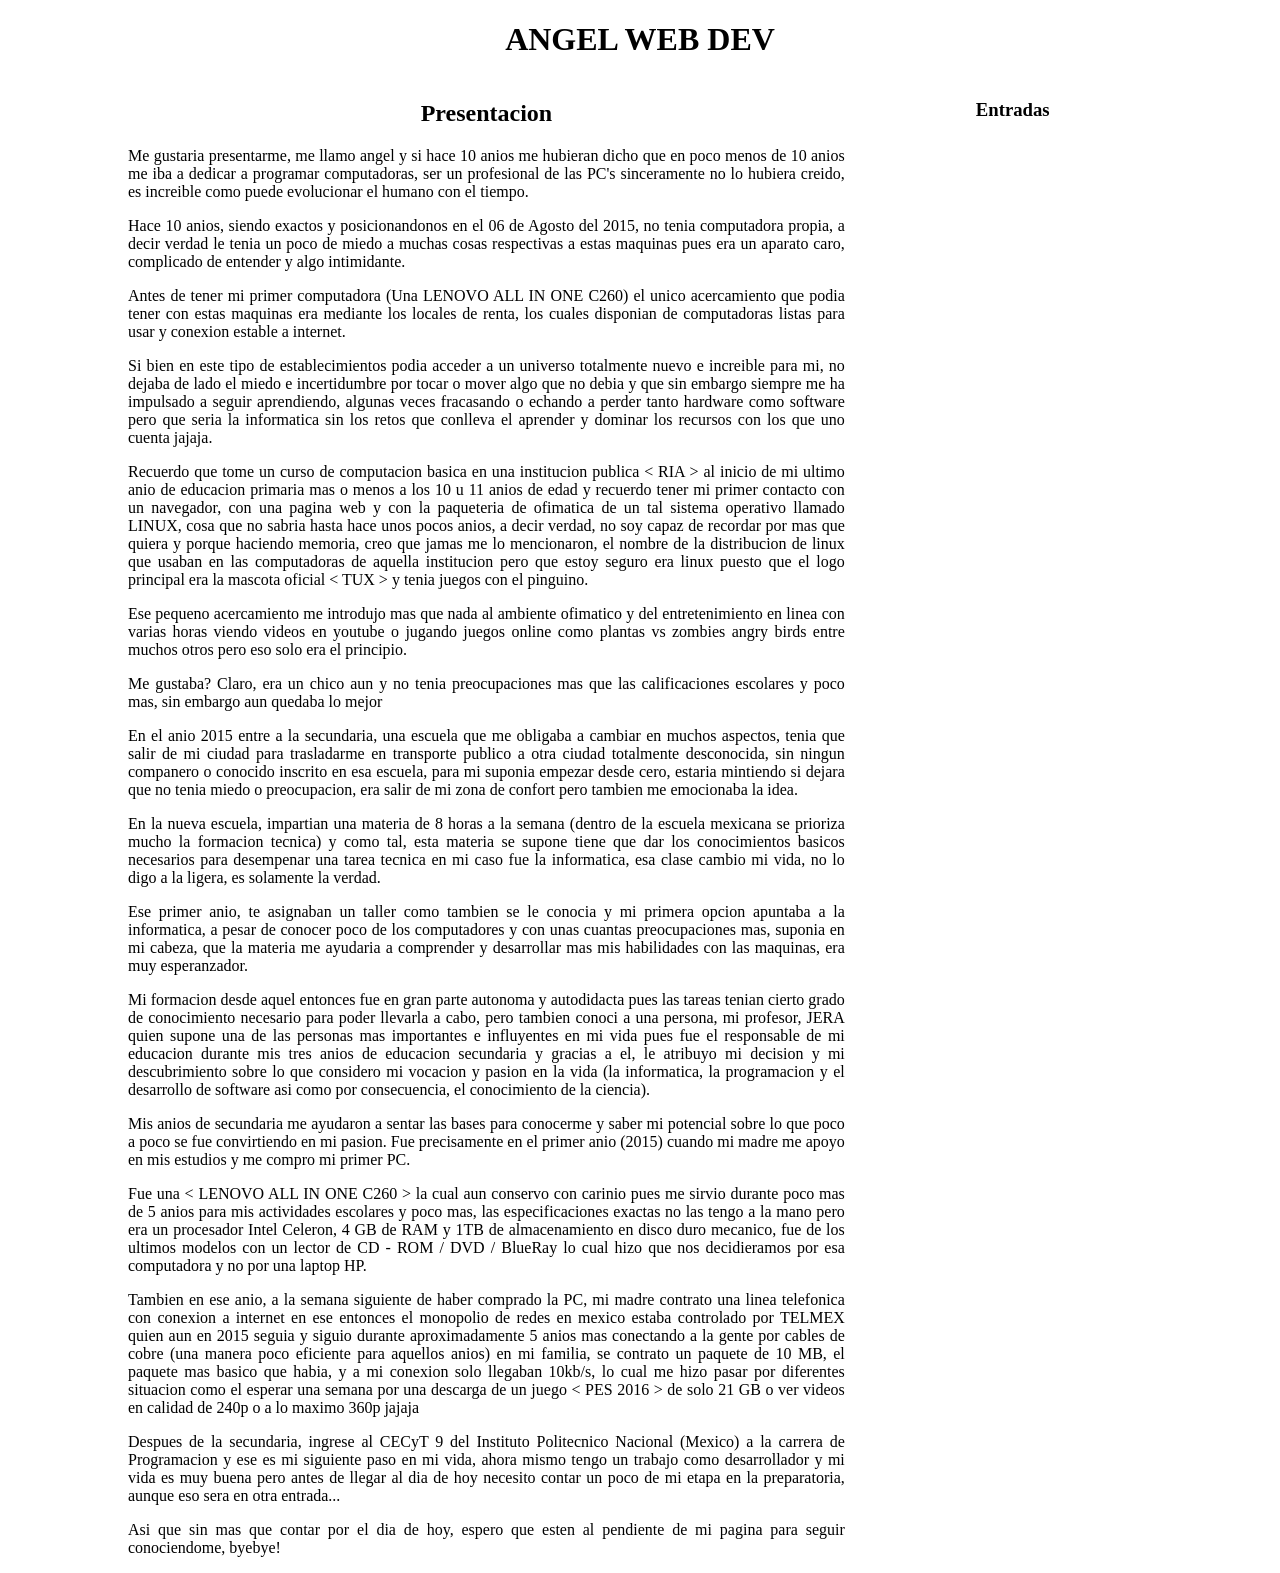
==== index.html @ a411ae14 "Merge eddcc170b9509ea19a912a0fdcd47413fff644f4 into 6ff87f76f050c393691b16c68bbc0d9b9e4b44b0" ====
<!DOCTYPE html>
<html lang="en">
<head>
    <meta charset="UTF-8">
    <meta name="viewport" content="width=device-width, initial-scale=1.0">
    <title>Angel Velasco</title>
    <style>
        img {
            width: 100%;
            height: auto;
        }
        body {
            margin: 0 auto;
            width: 80%;
        }
        main {
            width: 100%;
            display: flex;
            flex-direction: row;
        }
        section {
            width: 70%;
        }
        aside {
            width: 20%;
            text-align: right;
        }
        h1 {
            text-align: center;
        }
        h2 {
            text-align: center;
        }
        p {
            text-align: justify;
        }
    </style>
</head>
<body>
    <h1>ANGEL WEB DEV</h1>
    <main>
        <section>
            <h2>Presentacion</h2>
            <p>Me gustaria presentarme, me llamo angel y si hace 10 anios
            me hubieran dicho que en poco menos de 10 anios me iba a
            dedicar a programar computadoras, ser un profesional de las
            PC's sinceramente no lo hubiera creido, es increible como
            puede evolucionar el humano con el tiempo.</p>
            <p>Hace 10 anios, siendo exactos y posicionandonos en el 06
            de Agosto del 2015, no tenia computadora propia, a decir verdad
            le tenia un poco de miedo a muchas cosas respectivas a estas maquinas
            pues era un aparato caro, complicado de entender y algo intimidante.</p>
            <p>Antes de tener mi primer computadora (Una LENOVO ALL IN ONE C260)
            el unico acercamiento que podia tener con estas maquinas era mediante
            los locales de renta, los cuales disponian de computadoras listas
            para usar y conexion estable a internet.</p>
            <p>Si bien en este tipo de establecimientos podia acceder a un
            universo totalmente nuevo e increible para mi, no dejaba de lado
            el miedo e incertidumbre por tocar o mover algo que no debia y que
            sin embargo siempre me ha impulsado a seguir aprendiendo, algunas
            veces fracasando o echando a perder tanto hardware como software
            pero que seria la informatica sin los retos que conlleva el
            aprender y dominar los recursos con los que uno cuenta jajaja.</p>
            <p>Recuerdo que tome un curso de computacion basica en una institucion
            publica < RIA > al inicio de mi ultimo anio de educacion primaria mas
            o menos a los 10 u 11 anios de edad y recuerdo tener mi primer
            contacto con un navegador, con una pagina web y con la paqueteria
            de ofimatica de un tal sistema operativo llamado LINUX, cosa que no
            sabria hasta hace unos pocos anios, a decir verdad, no soy capaz de
            recordar por mas que quiera y porque haciendo memoria, creo que
            jamas me lo mencionaron, el nombre de la distribucion de linux
            que usaban en las computadoras de aquella institucion pero
            que estoy seguro era linux puesto que el logo principal era la
            mascota oficial < TUX > y tenia juegos con el pinguino.</p>
            <p>Ese pequeno acercamiento me introdujo mas que nada al ambiente
            ofimatico y del entretenimiento en linea con varias horas viendo
            videos en youtube o jugando juegos online como plantas vs zombies
            angry birds entre muchos otros pero eso solo era el principio.</p>
            <p>Me gustaba? Claro, era un chico aun y no tenia preocupaciones
            mas que las calificaciones escolares y poco mas, sin embargo
            aun quedaba lo mejor</p>
            <p>En el anio 2015 entre a la secundaria, una escuela que me obligaba
            a cambiar en muchos aspectos, tenia que salir de mi ciudad para
            trasladarme en transporte publico a otra ciudad totalmente desconocida,
            sin ningun companero o conocido inscrito en esa escuela, para mi
            suponia empezar desde cero, estaria mintiendo si dejara que no tenia
            miedo o preocupacion, era salir de mi zona de confort pero tambien
            me emocionaba la idea.</p>
            <p>En la nueva escuela, impartian una materia de 8 horas a la semana
            (dentro de la escuela mexicana se prioriza mucho la formacion
                tecnica) y como tal, esta materia se supone tiene que dar los
            conocimientos basicos necesarios para desempenar una tarea tecnica
            en mi caso fue la informatica, esa clase cambio mi vida, no lo digo
            a la ligera, es solamente la verdad.</p>
            <p>Ese primer anio, te asignaban un taller como tambien se le conocia
            y mi primera opcion apuntaba a la informatica, a pesar de conocer poco
            de los computadores y con unas cuantas preocupaciones mas, suponia en
            mi cabeza, que la materia me ayudaria a comprender y desarrollar
            mas mis habilidades con las maquinas, era muy esperanzador.</p>
            <p>Mi formacion desde aquel entonces fue en gran parte autonoma
            y autodidacta pues las tareas tenian cierto grado de conocimiento
            necesario para poder llevarla a cabo, pero tambien conoci a una persona,
            mi profesor, JERA quien supone una de las personas mas importantes
            e influyentes en mi vida pues fue el responsable de mi educacion
            durante mis tres anios de educacion secundaria y gracias a el,
            le atribuyo mi decision y mi descubrimiento sobre lo que considero mi
            vocacion y pasion en la vida (la informatica, la programacion y el
                desarrollo de software asi como por consecuencia, el conocimiento
                de la ciencia).</p>
            <p>Mis anios de secundaria me ayudaron a sentar las bases para
            conocerme y saber mi potencial sobre lo que poco a poco se fue
            convirtiendo en mi pasion. Fue precisamente en el primer anio (2015)
            cuando mi madre me apoyo en mis estudios y me compro mi primer PC.</p>
            <p>Fue una < LENOVO ALL IN ONE C260 > la cual aun conservo con carinio
            pues me sirvio durante poco mas de 5 anios para mis actividades
            escolares y poco mas, las especificaciones exactas no las tengo
            a la mano pero era un procesador Intel Celeron, 4 GB de RAM y 1TB
            de almacenamiento en disco duro mecanico, fue de los ultimos modelos
            con un lector de CD - ROM / DVD / BlueRay lo cual hizo que nos
            decidieramos por esa computadora y no por una laptop HP.</p>
            <p>Tambien en ese anio, a la semana siguiente de haber comprado
            la PC, mi madre contrato una linea telefonica con conexion a internet
            en ese entonces el monopolio de redes en mexico estaba controlado
            por TELMEX quien aun en 2015 seguia y siguio durante aproximadamente
            5 anios mas conectando a la gente por cables de cobre (una manera
                poco eficiente para aquellos anios) en mi familia, se contrato
            un paquete de 10 MB, el paquete mas basico que habia, y a mi conexion
            solo llegaban 10kb/s, lo cual me hizo pasar por diferentes situacion
            como el esperar una semana por una descarga de un juego < PES 2016 >
            de solo 21 GB o ver videos en calidad de 240p o a lo maximo 360p jajaja</p>
            <p>Despues de la secundaria, ingrese al CECyT 9 del Instituto Politecnico
            Nacional (Mexico) a la carrera de Programacion y ese es mi siguiente paso
            en mi vida, ahora mismo tengo un trabajo como desarrollador y mi vida
            es muy buena pero antes de llegar al dia de hoy necesito contar un poco
            de mi etapa en la preparatoria, aunque eso sera en otra entrada...</p>
            <p>Asi que sin mas que contar por el dia de hoy, espero que esten al
            pendiente de mi pagina para seguir conociendome, byebye!</p>
        </section>
        <aside>
            <h3>Entradas</h3>
        </aside>
    </main>
</body>
</html>
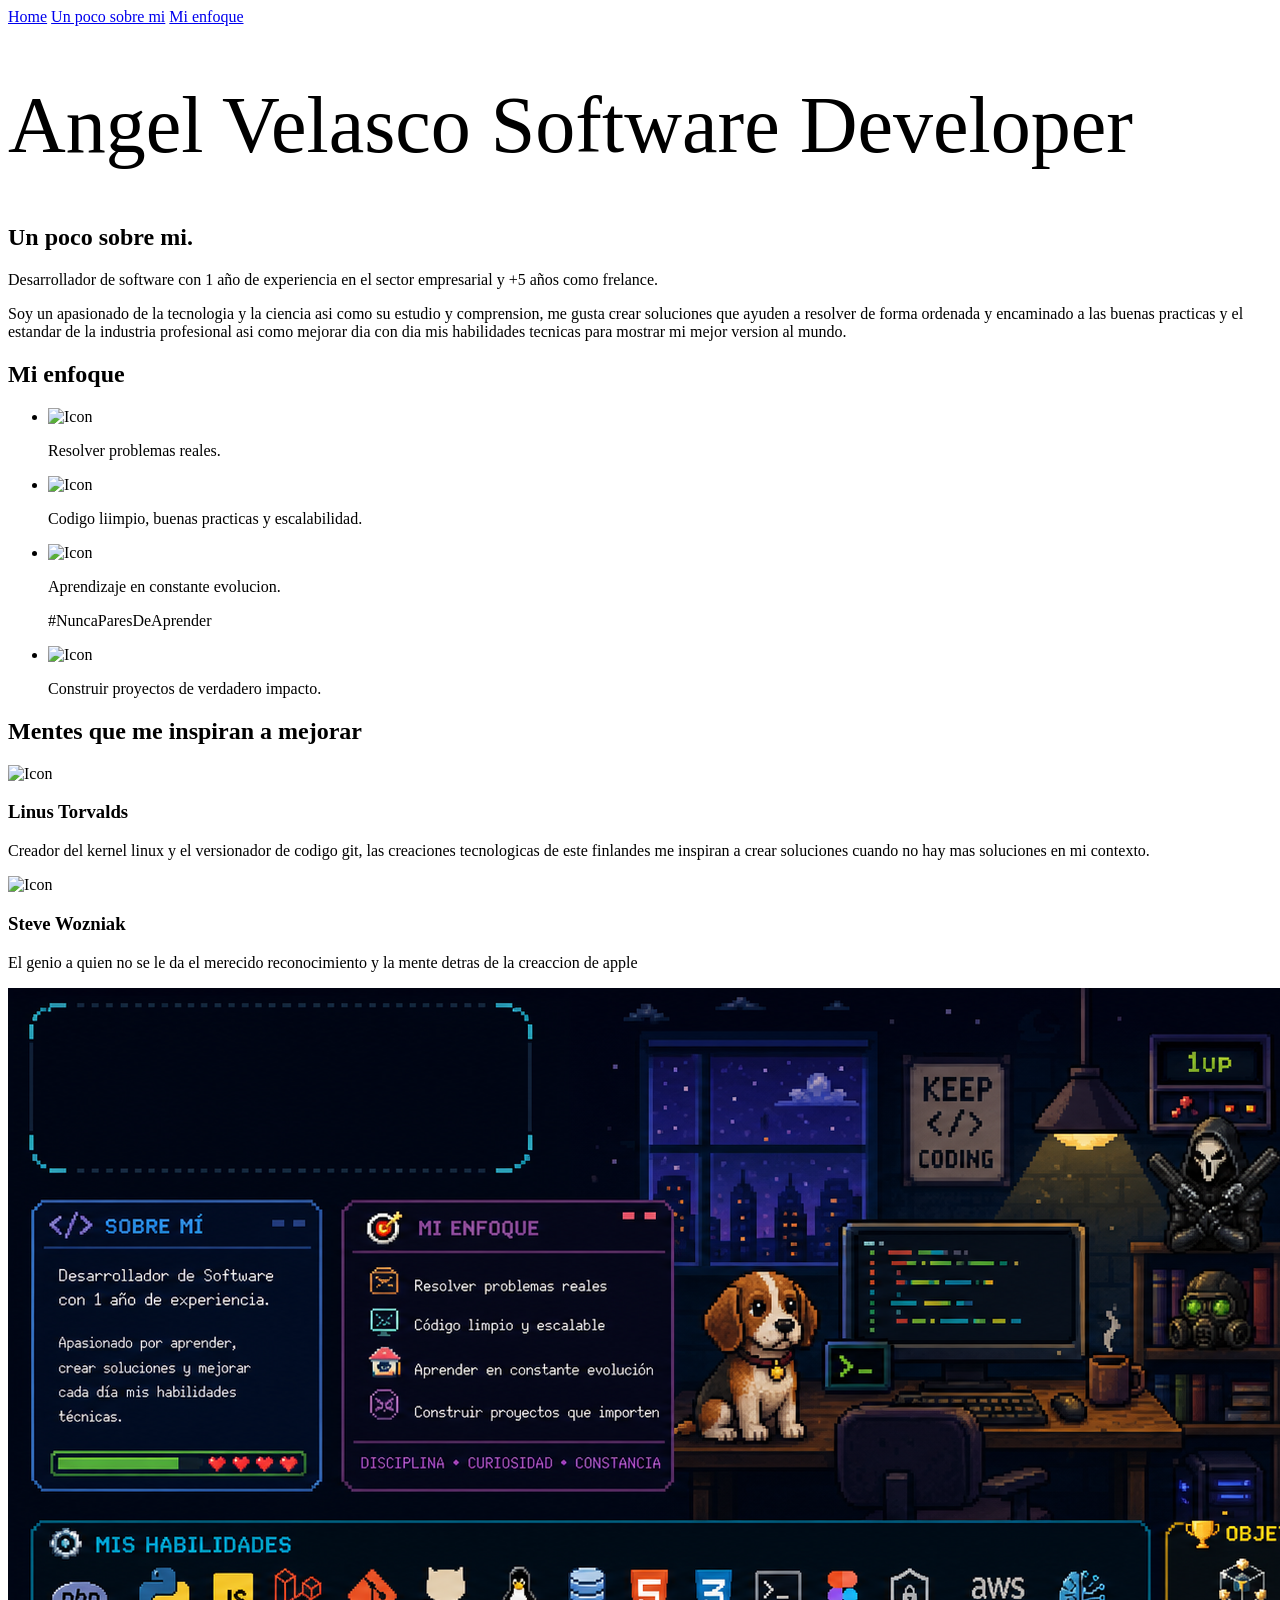
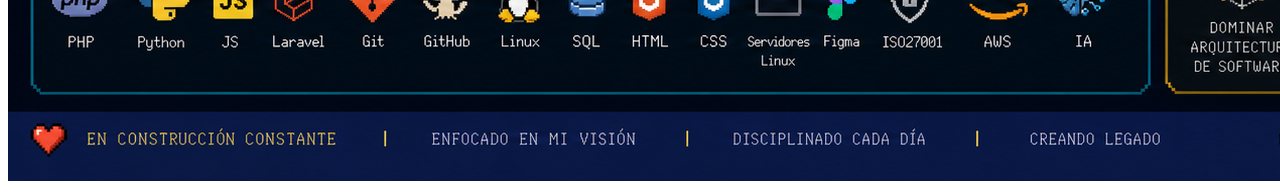
==== commit 83208f33: "Primera actualizacion" ====
--- a/index.html
+++ b/index.html
@@ -1,144 +1,87 @@
-<!DOCTYPE html>
+<!doctype html>
 <html lang="en">
 <head>
-    <meta charset="UTF-8">
-    <meta name="viewport" content="width=device-width, initial-scale=1.0">
+    <meta charset="UTF-8"/>
+    <meta name="viewport" content="width=device-width, initial-scale=1.0"/>
     <title>Angel Velasco</title>
-    <style>
-        img {
-            width: 100%;
-            height: auto;
-        }
-        body {
-            margin: 0 auto;
-            width: 80%;
-        }
-        main {
-            width: 100%;
-            display: flex;
-            flex-direction: row;
-        }
-        section {
-            width: 70%;
-        }
-        aside {
-            width: 20%;
-            text-align: right;
-        }
-        h1 {
-            text-align: center;
-        }
-        h2 {
-            text-align: center;
-        }
-        p {
-            text-align: justify;
-        }
-    </style>
+    <link rel="stylesheet" href="css/styles.css"/>
+    <script src="js/index.js"></script>
 </head>
 <body>
-    <h1>ANGEL WEB DEV</h1>
-    <main>
-        <section>
-            <h2>Presentacion</h2>
-            <p>Me gustaria presentarme, me llamo angel y si hace 10 anios
-            me hubieran dicho que en poco menos de 10 anios me iba a
-            dedicar a programar computadoras, ser un profesional de las
-            PC's sinceramente no lo hubiera creido, es increible como
-            puede evolucionar el humano con el tiempo.</p>
-            <p>Hace 10 anios, siendo exactos y posicionandonos en el 06
-            de Agosto del 2015, no tenia computadora propia, a decir verdad
-            le tenia un poco de miedo a muchas cosas respectivas a estas maquinas
-            pues era un aparato caro, complicado de entender y algo intimidante.</p>
-            <p>Antes de tener mi primer computadora (Una LENOVO ALL IN ONE C260)
-            el unico acercamiento que podia tener con estas maquinas era mediante
-            los locales de renta, los cuales disponian de computadoras listas
-            para usar y conexion estable a internet.</p>
-            <p>Si bien en este tipo de establecimientos podia acceder a un
-            universo totalmente nuevo e increible para mi, no dejaba de lado
-            el miedo e incertidumbre por tocar o mover algo que no debia y que
-            sin embargo siempre me ha impulsado a seguir aprendiendo, algunas
-            veces fracasando o echando a perder tanto hardware como software
-            pero que seria la informatica sin los retos que conlleva el
-            aprender y dominar los recursos con los que uno cuenta jajaja.</p>
-            <p>Recuerdo que tome un curso de computacion basica en una institucion
-            publica < RIA > al inicio de mi ultimo anio de educacion primaria mas
-            o menos a los 10 u 11 anios de edad y recuerdo tener mi primer
-            contacto con un navegador, con una pagina web y con la paqueteria
-            de ofimatica de un tal sistema operativo llamado LINUX, cosa que no
-            sabria hasta hace unos pocos anios, a decir verdad, no soy capaz de
-            recordar por mas que quiera y porque haciendo memoria, creo que
-            jamas me lo mencionaron, el nombre de la distribucion de linux
-            que usaban en las computadoras de aquella institucion pero
-            que estoy seguro era linux puesto que el logo principal era la
-            mascota oficial < TUX > y tenia juegos con el pinguino.</p>
-            <p>Ese pequeno acercamiento me introdujo mas que nada al ambiente
-            ofimatico y del entretenimiento en linea con varias horas viendo
-            videos en youtube o jugando juegos online como plantas vs zombies
-            angry birds entre muchos otros pero eso solo era el principio.</p>
-            <p>Me gustaba? Claro, era un chico aun y no tenia preocupaciones
-            mas que las calificaciones escolares y poco mas, sin embargo
-            aun quedaba lo mejor</p>
-            <p>En el anio 2015 entre a la secundaria, una escuela que me obligaba
-            a cambiar en muchos aspectos, tenia que salir de mi ciudad para
-            trasladarme en transporte publico a otra ciudad totalmente desconocida,
-            sin ningun companero o conocido inscrito en esa escuela, para mi
-            suponia empezar desde cero, estaria mintiendo si dejara que no tenia
-            miedo o preocupacion, era salir de mi zona de confort pero tambien
-            me emocionaba la idea.</p>
-            <p>En la nueva escuela, impartian una materia de 8 horas a la semana
-            (dentro de la escuela mexicana se prioriza mucho la formacion
-                tecnica) y como tal, esta materia se supone tiene que dar los
-            conocimientos basicos necesarios para desempenar una tarea tecnica
-            en mi caso fue la informatica, esa clase cambio mi vida, no lo digo
-            a la ligera, es solamente la verdad.</p>
-            <p>Ese primer anio, te asignaban un taller como tambien se le conocia
-            y mi primera opcion apuntaba a la informatica, a pesar de conocer poco
-            de los computadores y con unas cuantas preocupaciones mas, suponia en
-            mi cabeza, que la materia me ayudaria a comprender y desarrollar
-            mas mis habilidades con las maquinas, era muy esperanzador.</p>
-            <p>Mi formacion desde aquel entonces fue en gran parte autonoma
-            y autodidacta pues las tareas tenian cierto grado de conocimiento
-            necesario para poder llevarla a cabo, pero tambien conoci a una persona,
-            mi profesor, JERA quien supone una de las personas mas importantes
-            e influyentes en mi vida pues fue el responsable de mi educacion
-            durante mis tres anios de educacion secundaria y gracias a el,
-            le atribuyo mi decision y mi descubrimiento sobre lo que considero mi
-            vocacion y pasion en la vida (la informatica, la programacion y el
-                desarrollo de software asi como por consecuencia, el conocimiento
-                de la ciencia).</p>
-            <p>Mis anios de secundaria me ayudaron a sentar las bases para
-            conocerme y saber mi potencial sobre lo que poco a poco se fue
-            convirtiendo en mi pasion. Fue precisamente en el primer anio (2015)
-            cuando mi madre me apoyo en mis estudios y me compro mi primer PC.</p>
-            <p>Fue una < LENOVO ALL IN ONE C260 > la cual aun conservo con carinio
-            pues me sirvio durante poco mas de 5 anios para mis actividades
-            escolares y poco mas, las especificaciones exactas no las tengo
-            a la mano pero era un procesador Intel Celeron, 4 GB de RAM y 1TB
-            de almacenamiento en disco duro mecanico, fue de los ultimos modelos
-            con un lector de CD - ROM / DVD / BlueRay lo cual hizo que nos
-            decidieramos por esa computadora y no por una laptop HP.</p>
-            <p>Tambien en ese anio, a la semana siguiente de haber comprado
-            la PC, mi madre contrato una linea telefonica con conexion a internet
-            en ese entonces el monopolio de redes en mexico estaba controlado
-            por TELMEX quien aun en 2015 seguia y siguio durante aproximadamente
-            5 anios mas conectando a la gente por cables de cobre (una manera
-                poco eficiente para aquellos anios) en mi familia, se contrato
-            un paquete de 10 MB, el paquete mas basico que habia, y a mi conexion
-            solo llegaban 10kb/s, lo cual me hizo pasar por diferentes situacion
-            como el esperar una semana por una descarga de un juego < PES 2016 >
-            de solo 21 GB o ver videos en calidad de 240p o a lo maximo 360p jajaja</p>
-            <p>Despues de la secundaria, ingrese al CECyT 9 del Instituto Politecnico
-            Nacional (Mexico) a la carrera de Programacion y ese es mi siguiente paso
-            en mi vida, ahora mismo tengo un trabajo como desarrollador y mi vida
-            es muy buena pero antes de llegar al dia de hoy necesito contar un poco
-            de mi etapa en la preparatoria, aunque eso sera en otra entrada...</p>
-            <p>Asi que sin mas que contar por el dia de hoy, espero que esten al
-            pendiente de mi pagina para seguir conociendome, byebye!</p>
-        </section>
-        <aside>
-            <h3>Entradas</h3>
-        </aside>
-    </main>
+<header>
+    <nav>
+        <a href="#">Home</a>
+        <a href="#">Un poco sobre mi</a>
+        <a href="#">Mi enfoque</a>
+    </nav>
+</header>
+<main>
+    <h1>Angel Velasco
+        Software Developer
+    </h1>
+
+    <section>
+        <h2>Un poco sobre mi.</h2>
+        <p>Desarrollador de software con 1 año de experiencia en el sector empresarial y +5 años como frelance.</p>
+        <p>Soy un apasionado de la tecnologia y la ciencia asi como su estudio y comprension, me gusta crear soluciones
+            que
+            ayuden a resolver de forma ordenada y encaminado
+            a las buenas practicas y el estandar de la industria profesional asi como mejorar dia con dia mis
+            habilidades
+            tecnicas para mostrar mi mejor version al mundo.</p>
+    </section>
+
+    <section>
+        <h2>Mi enfoque</h2>
+        <ul>
+            <li>
+                <img src="#" alt="Icon">
+                <p>Resolver problemas reales.</p>
+            </li>
+            <li>
+                <img src="#" alt="Icon">
+                <p>Codigo liimpio, buenas practicas y escalabilidad.</p>
+            </li>
+            <li>
+                <img src="#" alt="Icon">
+                <p>Aprendizaje en constante evolucion.</p>
+                <p>#NuncaParesDeAprender</p>
+            </li>
+            <li>
+                <img src="#" alt="Icon">
+                <p>Construir proyectos de verdadero impacto.</p>
+            </li>
+        </ul>
+    </section>
+
+    <section>
+        <h2>Mentes que me inspiran a mejorar</h2>
+        <div>
+            <img src="#" alt="Icon">
+            <h3>Linus Torvalds</h3>
+            <p>Creador del kernel linux y el versionador de codigo git, las creaciones tecnologicas de este finlandes me inspiran a crear soluciones
+                cuando no hay mas soluciones en mi contexto.</p>
+        </div>
+        <div>
+            <img src="#" alt="Icon">
+            <h3>Steve Wozniak</h3>
+            <p>El genio a quien no se le da el merecido reconocimiento y la mente detras de la creaccion de apple</p>
+        </div>
+    </section>
+
+</main>
+
+<!--<div class="framework">-->
+<!--    <div class="border-top"></div>-->
+<!--    <div class="corner-top-rigth"></div>-->
+<!--    <div class="border-rigth"></div>-->
+<!--    <div class="corner-bottom-rigth"></div>-->
+<!--    <div class="border-bottom"></div>-->
+<!--    <div class="corner-bottom-left"></div>-->
+<!--    <div class="border-left"></div>-->
+<!--    <div class="corner-top-left"></div>-->
+<!--    <div class="container"></div>-->
+<!--</div>-->
+<img src="assets/images/bannerAngelHV256.png" alt="banner"/>
 </body>
-</html>+</html>
--- a/css/styles.css
+++ b/css/styles.css
@@ -0,0 +1,20 @@
+:root {
+    --primary-color: #44026c;
+    --secondary-color: #51002c;
+    --accent-color: #f7f3ea;
+    --background-color: #150b21;
+}
+
+@font-face {
+    font-family: 'AngelFont';
+    src: url("/assets/fonts/MajorMonoDisplay-Regular.ttf") format("truetype");
+}
+
+body {
+    font-family: 'AngelFont';
+}
+
+h1 {
+    font-size: 80px;
+    font-weight: lighter;
+}
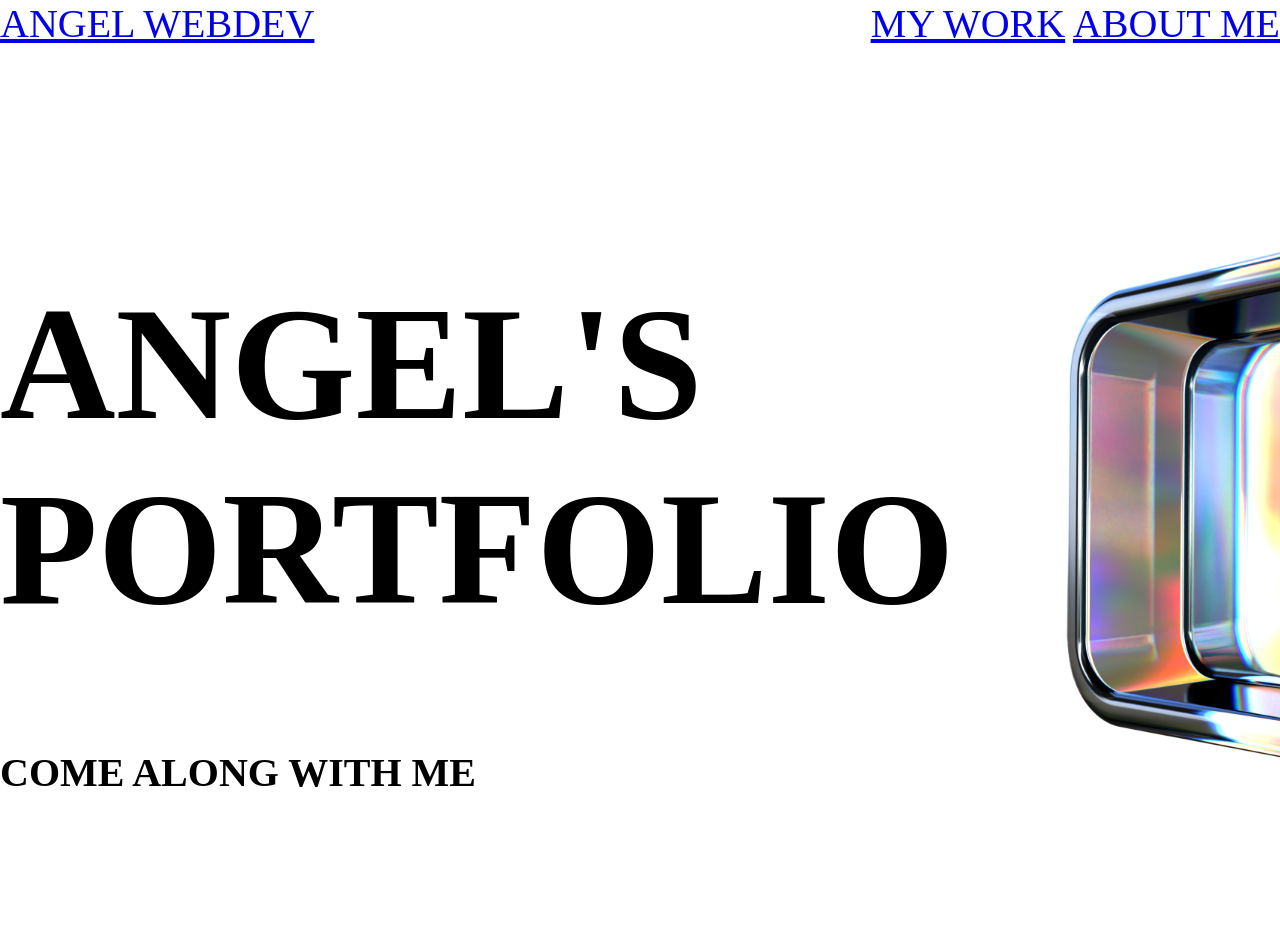
==== commit 517d3fa8: "Se cambia diseno de la pagina inicio" ====
--- a/index.html
+++ b/index.html
@@ -1,87 +1,29 @@
 <!doctype html>
 <html lang="en">
 <head>
-    <meta charset="UTF-8"/>
-    <meta name="viewport" content="width=device-width, initial-scale=1.0"/>
-    <title>Angel Velasco</title>
-    <link rel="stylesheet" href="css/styles.css"/>
-    <script src="js/index.js"></script>
+    <meta charset="UTF-8">
+    <meta name="viewport" content="width=device-width, initial-scale=1">
+    <title>AngelHV256</title>
+    <link rel="stylesheet" href="css/styles.css">
 </head>
 <body>
-<header>
     <nav>
-        <a href="#">Home</a>
-        <a href="#">Un poco sobre mi</a>
-        <a href="#">Mi enfoque</a>
+        <div class="home">
+            <a href="#">ANGEL WEBDEV</a>
+        </div>
+        <div class="links">
+            <a href="#">MY WORK</a>
+            <a href="#">ABOUT ME</a>
+        </div>
     </nav>
-</header>
-<main>
-    <h1>Angel Velasco
-        Software Developer
-    </h1>
-
-    <section>
-        <h2>Un poco sobre mi.</h2>
-        <p>Desarrollador de software con 1 año de experiencia en el sector empresarial y +5 años como frelance.</p>
-        <p>Soy un apasionado de la tecnologia y la ciencia asi como su estudio y comprension, me gusta crear soluciones
-            que
-            ayuden a resolver de forma ordenada y encaminado
-            a las buenas practicas y el estandar de la industria profesional asi como mejorar dia con dia mis
-            habilidades
-            tecnicas para mostrar mi mejor version al mundo.</p>
-    </section>
-
-    <section>
-        <h2>Mi enfoque</h2>
-        <ul>
-            <li>
-                <img src="#" alt="Icon">
-                <p>Resolver problemas reales.</p>
-            </li>
-            <li>
-                <img src="#" alt="Icon">
-                <p>Codigo liimpio, buenas practicas y escalabilidad.</p>
-            </li>
-            <li>
-                <img src="#" alt="Icon">
-                <p>Aprendizaje en constante evolucion.</p>
-                <p>#NuncaParesDeAprender</p>
-            </li>
-            <li>
-                <img src="#" alt="Icon">
-                <p>Construir proyectos de verdadero impacto.</p>
-            </li>
-        </ul>
-    </section>
-
-    <section>
-        <h2>Mentes que me inspiran a mejorar</h2>
-        <div>
-            <img src="#" alt="Icon">
-            <h3>Linus Torvalds</h3>
-            <p>Creador del kernel linux y el versionador de codigo git, las creaciones tecnologicas de este finlandes me inspiran a crear soluciones
-                cuando no hay mas soluciones en mi contexto.</p>
+    <main>
+        <div class="left">
+            <h1>ANGEL'S <br> PORTFOLIO</h1>
+            <h2>COME ALONG WITH ME</h2>
         </div>
-        <div>
-            <img src="#" alt="Icon">
-            <h3>Steve Wozniak</h3>
-            <p>El genio a quien no se le da el merecido reconocimiento y la mente detras de la creaccion de apple</p>
+        <div class="right">
+            <img src="assets/images/glassshape.png" class="glassshape" alt="IMAGE OF GLASS SHAPE">
         </div>
-    </section>
-
-</main>
-
-<!--<div class="framework">-->
-<!--    <div class="border-top"></div>-->
-<!--    <div class="corner-top-rigth"></div>-->
-<!--    <div class="border-rigth"></div>-->
-<!--    <div class="corner-bottom-rigth"></div>-->
-<!--    <div class="border-bottom"></div>-->
-<!--    <div class="corner-bottom-left"></div>-->
-<!--    <div class="border-left"></div>-->
-<!--    <div class="corner-top-left"></div>-->
-<!--    <div class="container"></div>-->
-<!--</div>-->
-<img src="assets/images/bannerAngelHV256.png" alt="banner"/>
+    </main>
 </body>
-</html>
+</html>
--- a/css/styles.css
+++ b/css/styles.css
@@ -5,16 +5,37 @@
     --background-color: #150b21;
 }
 
-@font-face {
-    font-family: 'AngelFont';
-    src: url("/assets/fonts/MajorMonoDisplay-Regular.ttf") format("truetype");
+body {
+    margin: 0;
+    padding: 0;
+    height: 100vh;
 }
 
-body {
-    font-family: 'AngelFont';
+nav {
+    display: flex;
+    flex-direction: row;
+    justify-content: space-between;
+    font-size: 40px;
+}
+
+main {
+    display: flex;
+    flex-direction: row;
+    justify-content: space-between;
+    align-items: center;
+    height: 100dvh;
+    /*background-color: var(--background-color);*/
 }
 
 h1 {
-    font-size: 80px;
-    font-weight: lighter;
+    font-size: 160px;
+}
+
+h2 {
+    font-size: 40px;
+}
+
+.glassshape {
+    width: 750px;
+    height: 750px;
 }
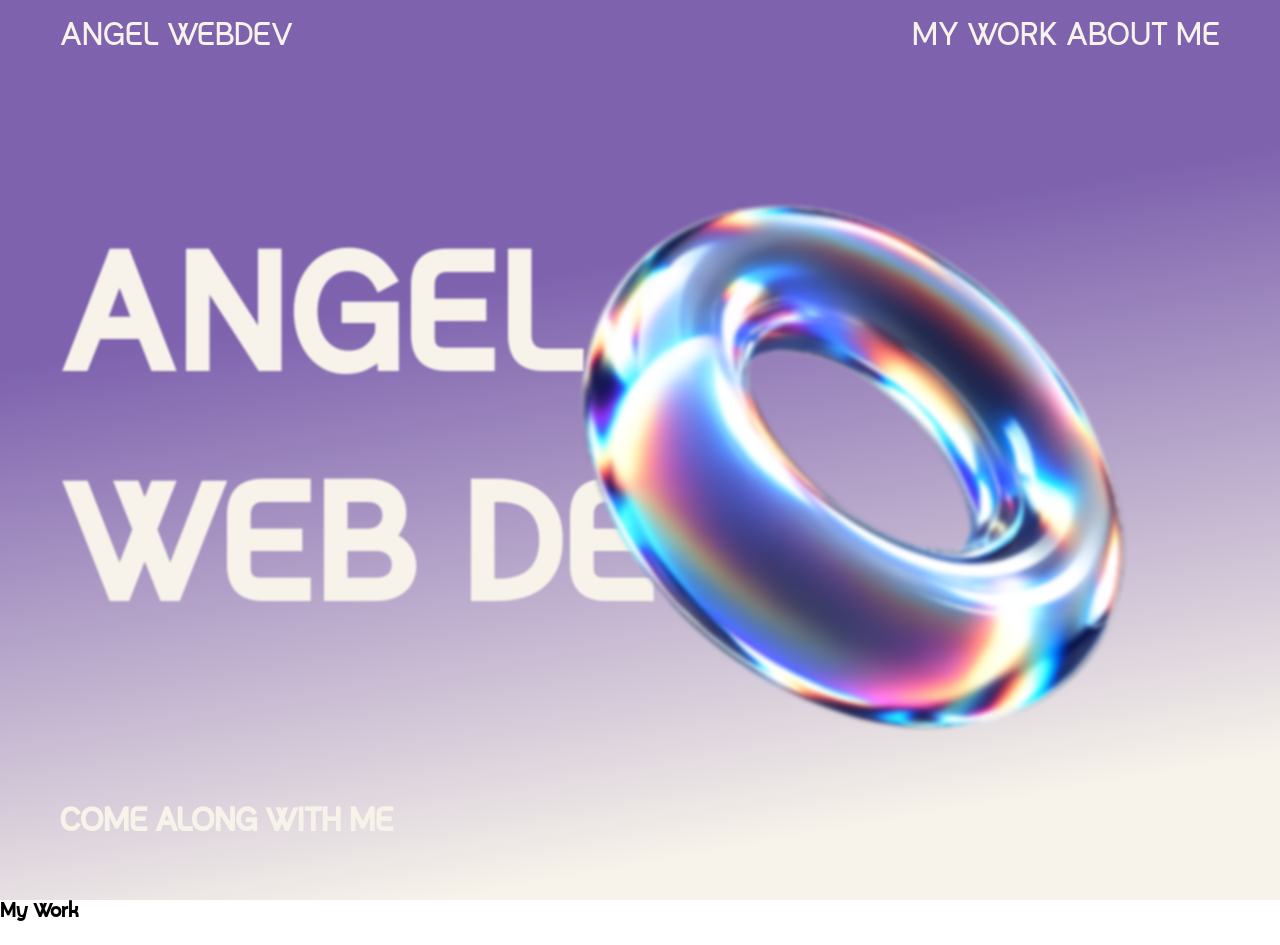
==== commit aa11e4d8: "Nueva pagina de inicio" ====
--- a/index.html
+++ b/index.html
@@ -5,25 +5,30 @@
     <meta name="viewport" content="width=device-width, initial-scale=1">
     <title>AngelHV256</title>
     <link rel="stylesheet" href="css/styles.css">
+    <script src="js/index.js"></script>
 </head>
 <body>
-    <nav>
+    <nav id="navbar">
         <div class="home">
-            <a href="#">ANGEL WEBDEV</a>
+            <a href="index.html">ANGEL WEBDEV</a>
         </div>
         <div class="links">
-            <a href="#">MY WORK</a>
+            <a href="#my-work" class="subtitle">MY WORK</a>
             <a href="#">ABOUT ME</a>
         </div>
     </nav>
     <main>
         <div class="left">
-            <h1>ANGEL'S <br> PORTFOLIO</h1>
-            <h2>COME ALONG WITH ME</h2>
+            <h1 class="title">ANGEL<br> WEB DEV</h1>
+            <h2 class="subtitle">COME ALONG WITH ME</h2>
         </div>
         <div class="right">
-            <img src="assets/images/glassshape.png" class="glassshape" alt="IMAGE OF GLASS SHAPE">
+            <img src="assets/images/donut.png" class="glassshape" alt="IMAGE OF GLASS SHAPE">
         </div>
     </main>
+
+    <section class="my-work" id="my-work">
+        <h2 class="subtitle-my-work">My Work</h2>
+    </section>
 </body>
 </html>
--- a/css/styles.css
+++ b/css/styles.css
@@ -1,14 +1,26 @@
 :root {
     --primary-color: #44026c;
-    --secondary-color: #51002c;
+    --secondary-color: #C76DF5;
     --accent-color: #f7f3ea;
-    --background-color: #150b21;
+    --background-color: rgb(65 24 136 / 0.68);
+}
+
+@font-face {
+    font-family: Ketona;
+    src: url("../assets/fonts/Allomira-Medium.ttf");
 }
 
 body {
     margin: 0;
     padding: 0;
-    height: 100vh;
+    height: 100dvh;
+    display: flex;
+    flex-direction: column;
+    font-family: Ketona;
+    background-image: linear-gradient(350deg, var(--accent-color) 13%, var(--background-color) 67%);
+    background-repeat: no-repeat;
+    background-position: center;
+    background-attachment: fixed;
 }
 
 nav {
@@ -16,6 +28,20 @@
     flex-direction: row;
     justify-content: space-between;
     font-size: 40px;
+    height: 60px;
+    margin: 12px 60px;
+}
+
+nav > div a {
+    text-decoration: none;
+    color: var(--accent-color);
+}
+
+nav > div a:hover {
+    background: linear-gradient(180deg, var(--accent-color) 50%, rgb(228 0 255), rgb(170 0 220), rgb(148 1 166), rgb(116 2 130));
+    background-clip: text;
+    color: transparent;
+    transition: 700ms;
 }
 
 main {
@@ -23,19 +49,48 @@
     flex-direction: row;
     justify-content: space-between;
     align-items: center;
-    height: 100dvh;
-    /*background-color: var(--background-color);*/
+    margin: 0 60px;
+    flex: 1;
 }
 
-h1 {
-    font-size: 160px;
+.title {
+    font-size: 200px;
+    filter: blur(1px);
+    color: var(--accent-color);
+    letter-spacing: 6px;
 }
 
-h2 {
+.subtitle {
     font-size: 40px;
+    color: var(--accent-color);
+}
+
+.right {
+    width: 30%;
+    display: flex;
+    align-items: center;
+    justify-content: right;
 }
 
 .glassshape {
-    width: 750px;
+    object-fit: fill;
     height: 750px;
+    filter: blur(2px);
+    animation-name: rotate;
+    animation-duration: 200s;
+    animation-iteration-count: infinite;
+    animation-timing-function: linear;
+}
+
+@keyframes rotate {
+    from {
+        transform: rotate(0deg);
+    }
+    to {
+        transform: rotate(360deg);
+    }
+}
+
+.my-work {
+
 }
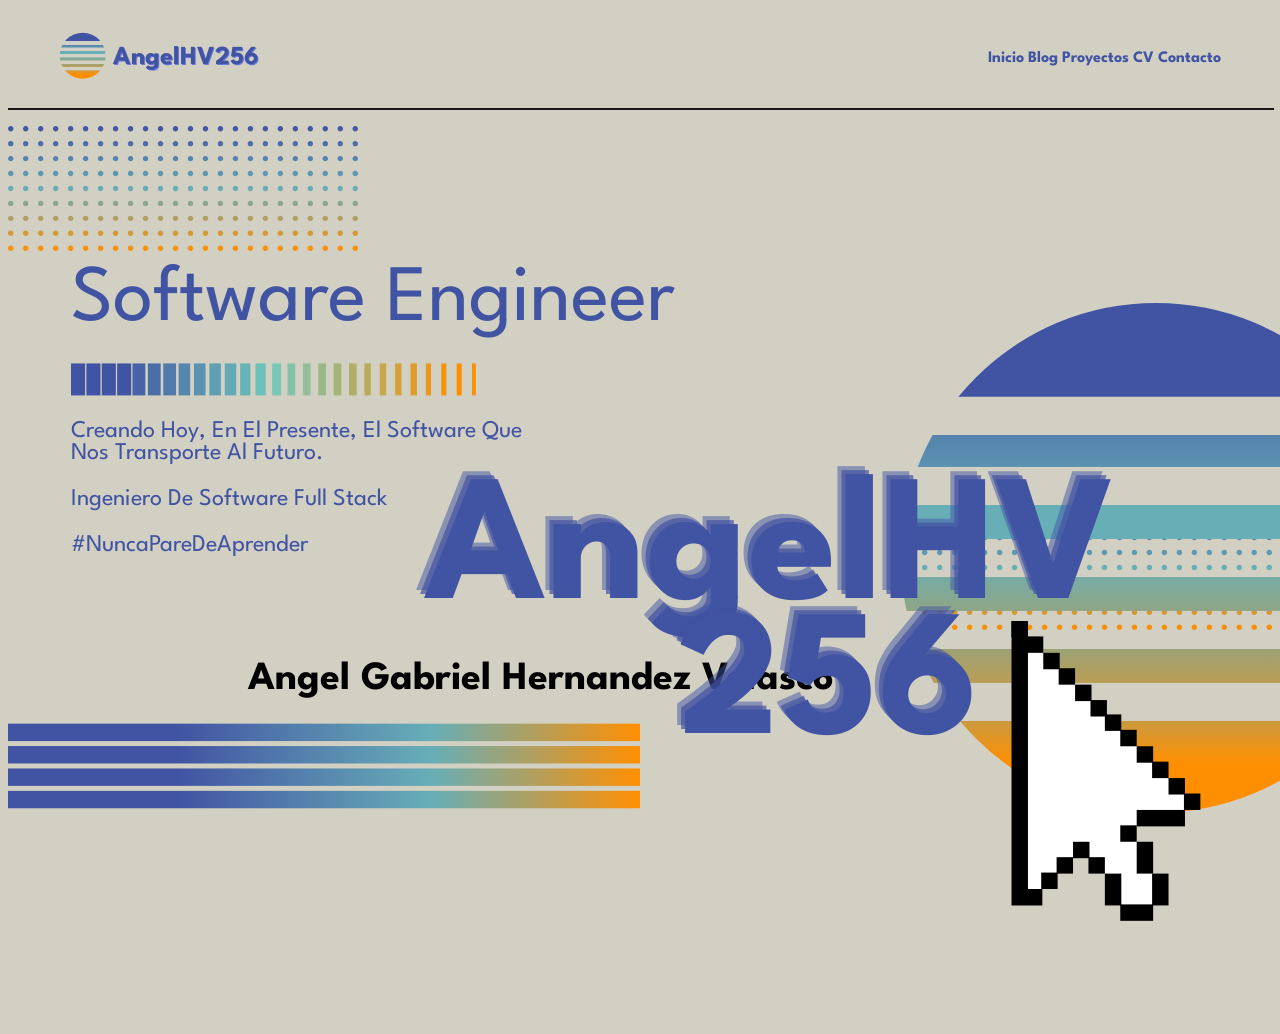
==== commit 19c38a52: "Diseno final para vista de escritorio" ====
--- a/index.html
+++ b/index.html
@@ -5,30 +5,43 @@
     <meta name="viewport" content="width=device-width, initial-scale=1">
     <title>AngelHV256</title>
     <link rel="stylesheet" href="css/styles.css">
-    <script src="js/index.js"></script>
 </head>
 <body>
-    <nav id="navbar">
-        <div class="home">
-            <a href="index.html">ANGEL WEBDEV</a>
+<nav class="navbar">
+    <div class="logo">
+        <a href="#">
+            <img src="assets/images/Elipse.svg" alt="Elipse"  class="elipse">
+        </a>
+        <p>AngelHV256</p>
+    </div>
+    <div class="links">
+        <a href="#">Inicio</a>
+        <a href="#">Blog</a>
+        <a href="#">Proyectos</a>
+        <a href="#">CV</a>
+        <a href="#">Contacto</a>
+    </div>
+</nav>
+<div class="line"></div>
+<main class="main">
+    <div class="container">
+        <img src="assets/images/patron%20left.svg" alt="" class="pattern left">
+        <img src="assets/images/patron%20left.svg" alt="" class="pattern rigth">
+        <img src="assets/images/short%20line.svg" alt="" class="short-line">
+        <h2 class="subtittle">Software Engineer</h2>
+        <h1 class="tittle">AngelHV</h1>
+        <h1 class="tittle2">256</h1>
+        <h3 class="name">Angel Gabriel Hernandez Velasco</h3>
+        <img src="assets/images/long%20lines.svg" alt="" class="horizon-lines">
+        <div class="lema">
+            <p>Creando Hoy, En El Presente, El Software Que
+                <br> Nos Transporte Al Futuro.</p>
+            <p>Ingeniero De Software Full Stack</p>
+            <p>#NuncaPareDeAprender</p>
         </div>
-        <div class="links">
-            <a href="#my-work" class="subtitle">MY WORK</a>
-            <a href="#">ABOUT ME</a>
-        </div>
-    </nav>
-    <main>
-        <div class="left">
-            <h1 class="title">ANGEL<br> WEB DEV</h1>
-            <h2 class="subtitle">COME ALONG WITH ME</h2>
-        </div>
-        <div class="right">
-            <img src="assets/images/donut.png" class="glassshape" alt="IMAGE OF GLASS SHAPE">
-        </div>
-    </main>
-
-    <section class="my-work" id="my-work">
-        <h2 class="subtitle-my-work">My Work</h2>
-    </section>
+        <img class="elipse-main" src="assets/images/Elipse.svg" alt="Elipse">
+        <img class="cursor" src="/assets/images/Cursor.svg" alt="Cursor">
+    </div>
+</main>
 </body>
 </html>
--- a/css/styles.css
+++ b/css/styles.css
@@ -1,96 +1,168 @@
 :root {
-    --primary-color: #44026c;
-    --secondary-color: #C76DF5;
-    --accent-color: #f7f3ea;
-    --background-color: rgb(65 24 136 / 0.68);
+    --background-color: #D2D0C2;
 }
 
 @font-face {
-    font-family: Ketona;
-    src: url("../assets/fonts/Allomira-Medium.ttf");
+    font-family: "LeagueSpartan";
+    src: url("../assets/fonts/LeagueSpartan-VariableFont_wght.ttf") format("truetype");
 }
 
 body {
-    margin: 0;
-    padding: 0;
-    height: 100dvh;
-    display: flex;
-    flex-direction: column;
-    font-family: Ketona;
-    background-image: linear-gradient(350deg, var(--accent-color) 13%, var(--background-color) 67%);
-    background-repeat: no-repeat;
-    background-position: center;
-    background-attachment: fixed;
+    background-color: var(--background-color);
+    font-family: LeagueSpartan;
 }
 
-nav {
-    display: flex;
-    flex-direction: row;
-    justify-content: space-between;
-    font-size: 40px;
-    height: 60px;
-    margin: 12px 60px;
-}
-
-nav > div a {
-    text-decoration: none;
-    color: var(--accent-color);
-}
-
-nav > div a:hover {
-    background: linear-gradient(180deg, var(--accent-color) 50%, rgb(228 0 255), rgb(170 0 220), rgb(148 1 166), rgb(116 2 130));
-    background-clip: text;
-    color: transparent;
-    transition: 700ms;
-}
-
-main {
+.navbar {
+    width: 92%;
+    margin: 0 auto;
     display: flex;
     flex-direction: row;
     justify-content: space-between;
     align-items: center;
-    margin: 0 60px;
-    flex: 1;
 }
 
-.title {
-    font-size: 200px;
-    filter: blur(1px);
-    color: var(--accent-color);
-    letter-spacing: 6px;
+.logo {
+    width: 200px;
+    height: 100px;
+    display: flex;
+    flex-direction: row;
+    align-items: center;
 }
 
-.subtitle {
-    font-size: 40px;
-    color: var(--accent-color);
+.logo p {
+    margin: 0;
+    font-size: 26px;
+    font-weight: bold;
+    color: #4153A3;
+    text-shadow: 1px 1px rgb(105 122 219);
 }
 
-.right {
-    width: 30%;
-    display: flex;
-    align-items: center;
-    justify-content: right;
+a {
+    text-decoration: none;
 }
 
-.glassshape {
-    object-fit: fill;
-    height: 750px;
-    filter: blur(2px);
-    animation-name: rotate;
-    animation-duration: 200s;
-    animation-iteration-count: infinite;
-    animation-timing-function: linear;
+.elipse {
+    width: 100%;
+    height: 100%;
 }
 
-@keyframes rotate {
-    from {
-        transform: rotate(0deg);
-    }
-    to {
-        transform: rotate(360deg);
-    }
+.links > a {
+    color: #4153A3;
+    font-size: 16px;
+    font-weight: bold;
+
 }
 
-.my-work {
+.line {
+    width: 100%;
+    border: 1px solid #1A1A18;
+}
 
+/*MAIN section*/
+.container {
+    /*background-color: #ff8585;*/
+    height: 900px;
+    position: relative;
+    margin-top: 16px;
+}
+
+.pattern {
+    width: 350px;
+    position: absolute;
+}
+
+.left {
+    top: 0%;
+    left: 0%;
+}
+
+.rigth {
+    bottom: 44%;
+    right: 0%;
+}
+
+.short-line {
+    width: 32%;
+    height: 75px;
+    /*background-color: #1A1A18;*/
+    position: absolute;
+    top: 24%;
+    left: 5%;
+}
+
+.line {
+    width: 100%;
+}
+
+.subtittle {
+    font-size: 80px;
+    font-weight: normal;
+    top: 8%;
+    position: absolute;
+    left: 5%;
+    color: #4153A3;
+}
+
+.lema {
+    font-size: 24px;
+    top: 30%;
+    position: absolute;
+    left: 5%;
+    color: #4153A3;
+}
+
+.horizon-lines {
+    position: absolute;
+    top: 60%;
+    width: 50%;
+    height: 200px;
+}
+
+.tittle {
+    position: absolute;
+    top: 25%;
+    left: 33%;
+    font-size: 180px;
+    font-weight: bold;
+    color: #4153A3;
+    z-index: 1;
+    text-align: right;
+    text-shadow: -4px -4px rgb(65 83 163 / 0.7),
+    -8px -8px rgb(65 83 163 / 0.5);
+}
+
+.tittle2 {
+    position: absolute;
+    top: 40%;
+    left: 53%;
+    font-size: 180px;
+    font-weight: bold;
+    color: #4153A3;
+    text-shadow: -4px -4px rgb(65 83 163 / 0.7),
+    -8px -8px rgb(65 83 163 / 0.5);
+    z-index: 1;
+}
+
+.name {
+    position: absolute;
+    top: 55%;
+    left: 19%;
+    font-size: 40px;
+}
+
+.elipse-main {
+    position: absolute;
+    width: 600px;
+    height: 600px;
+    top: 15%;
+    left: 70%;
+}
+
+.cursor {
+    width: 300px;
+    height: 300px;
+    z-index: 2;
+    position: absolute;
+    top: 55%;
+    left: 75%;
 }
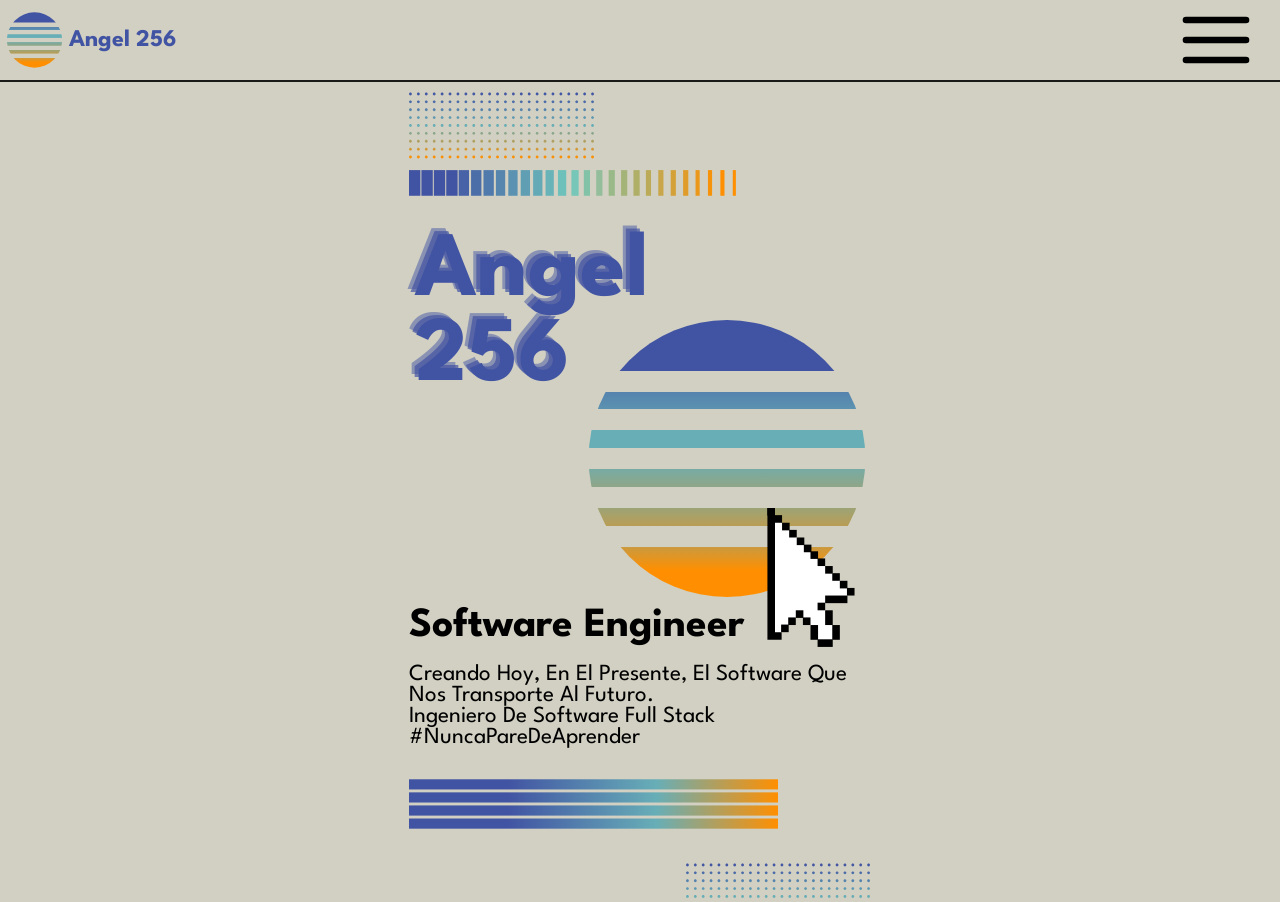
==== commit be7e562d: "Diseno final movil" ====
--- a/index.html
+++ b/index.html
@@ -12,8 +12,9 @@
         <a href="#">
             <img src="assets/images/Elipse.svg" alt="Elipse"  class="elipse">
         </a>
-        <p>AngelHV256</p>
+        <p>Angel 256</p>
     </div>
+    <img src="assets/images/menu.svg" alt="menu_icon" class="menu_icon">
     <div class="links">
         <a href="#">Inicio</a>
         <a href="#">Blog</a>
@@ -28,9 +29,12 @@
         <img src="assets/images/patron%20left.svg" alt="" class="pattern left">
         <img src="assets/images/patron%20left.svg" alt="" class="pattern rigth">
         <img src="assets/images/short%20line.svg" alt="" class="short-line">
-        <h2 class="subtittle">Software Engineer</h2>
-        <h1 class="tittle">AngelHV</h1>
-        <h1 class="tittle2">256</h1>
+        <h2 class="subtitle">Software Engineer</h2>
+        <h1 class="title">Angel 256</h1>
+        <div class="name">
+            <h1>Angel HV</h1>
+            <h1>256</h1>
+        </div>
         <h3 class="name">Angel Gabriel Hernandez Velasco</h3>
         <img src="assets/images/long%20lines.svg" alt="" class="horizon-lines">
         <div class="lema">
--- a/css/styles.css
+++ b/css/styles.css
@@ -1,5 +1,16 @@
 :root {
     --background-color: #D2D0C2;
+}
+
+* {
+    margin: 0;
+    padding: 0;
+    box-sizing: border-box;
+}
+
+img {
+    width: 100px;
+    height: 100px;
 }
 
 @font-face {
@@ -13,44 +24,49 @@
 }
 
 .navbar {
-    width: 92%;
-    margin: 0 auto;
+    width: 100%;
+    height: 80px;
     display: flex;
-    flex-direction: row;
     justify-content: space-between;
-    align-items: center;
+    position: relative;
+    z-index: 2;
+    background-color: var(--background-color);
 }
 
 .logo {
-    width: 200px;
-    height: 100px;
+    width: 40%;
+    height: 100%;
     display: flex;
-    flex-direction: row;
+
+}
+
+.logo a {
+    width: auto;
+    height: 100%;
+    display: flex;
     align-items: center;
+    justify-content: center;
+}
+
+.logo a img {
+    width: 80%;
+    height: 80%;
 }
 
 .logo p {
-    margin: 0;
-    font-size: 26px;
+    color: #4153A3;
     font-weight: bold;
-    color: #4153A3;
-    text-shadow: 1px 1px rgb(105 122 219);
+    margin: auto 0;
+    font-size: 24px;
 }
 
-a {
-    text-decoration: none;
-}
-
-.elipse {
-    width: 100%;
+.menu_icon {
+    width: 10%;
     height: 100%;
 }
 
-.links > a {
-    color: #4153A3;
-    font-size: 16px;
-    font-weight: bold;
-
+.links {
+    display: none;
 }
 
 .line {
@@ -58,111 +74,100 @@
     border: 1px solid #1A1A18;
 }
 
-/*MAIN section*/
-.container {
-    /*background-color: #ff8585;*/
-    height: 900px;
+/* ---------------------------------------------------
+    Section main
+--------------------------------------------------- */
+
+.main {
     position: relative;
-    margin-top: 16px;
-}
-
-.pattern {
-    width: 350px;
-    position: absolute;
+    aspect-ratio: 9 / 16;
+    width: min(100%, calc((100dvh - 80px) * 9 / 16));
+    margin-inline: auto;
+    container-type: inline-size;
 }
 
 .left {
-    top: 0%;
-    left: 0%;
+    position: absolute;
+    width: 40cqw;
+    height: 58cqw;
+    left: 0;
+    top: -11%;
 }
 
 .rigth {
-    bottom: 44%;
-    right: 0%;
+    /*display: none;*/
+    position: absolute;
+    width: 40cqw;
+    height: 58cqw;
+    right: 0;
+    top: 83%;
 }
 
 .short-line {
-    width: 32%;
-    height: 75px;
-    /*background-color: #1A1A18;*/
     position: absolute;
-    top: 24%;
-    left: 5%;
+    width: 71cqw;
+    height: 3.2%;
+    top: 19cqw;
+    left: 0;
 }
 
-.line {
-    width: 100%;
+.title {
+    position: absolute;
+    left: 1.2cqw;
+    top: 18%;
+    width: 60%;
+    text-align: left;
+    font-weight: bold;
+    color: #4153A3;
+    z-index: 1;
+    text-shadow: -0.7cqw -0.7cqw rgb(65 83 163 / 0.7),
+    -1.4cqw -1.4cqw rgb(65 83 163 / 0.5);
+    font-size: 20cqw;
 }
 
-.subtittle {
-    font-size: 80px;
-    font-weight: normal;
-    top: 8%;
+.horizon-lines {
+    width: 80%;
     position: absolute;
-    left: 5%;
-    color: #4153A3;
+    top: 82%;
+}
+
+.elipse-main {
+    width: 62cqw;
+    height: 60cqw;
+    position: absolute;
+    right: 0;
+    top: 29%;
+}
+
+/*!**/
+/*------------------------------------------------------*/
+/*    Elementos ocultos (Version alternativa)*/
+/*------------------------------------------------------*/
+/**!*/
+
+.name {
+    display: none;
+}
+
+/*!**/
+/*------------------------------------------------------*/
+/**!*/
+
+.cursor {
+    position: absolute;
+    top: 52%;
+    right: 2%;
+    height: 30cqw;
+}
+
+.subtitle {
+    position: absolute;
+    top: 64%;
+    font-size: 9cqw;
 }
 
 .lema {
-    font-size: 24px;
-    top: 30%;
     position: absolute;
-    left: 5%;
-    color: #4153A3;
-}
-
-.horizon-lines {
-    position: absolute;
-    top: 60%;
-    width: 50%;
-    height: 200px;
-}
-
-.tittle {
-    position: absolute;
-    top: 25%;
-    left: 33%;
-    font-size: 180px;
-    font-weight: bold;
-    color: #4153A3;
-    z-index: 1;
-    text-align: right;
-    text-shadow: -4px -4px rgb(65 83 163 / 0.7),
-    -8px -8px rgb(65 83 163 / 0.5);
-}
-
-.tittle2 {
-    position: absolute;
-    top: 40%;
-    left: 53%;
-    font-size: 180px;
-    font-weight: bold;
-    color: #4153A3;
-    text-shadow: -4px -4px rgb(65 83 163 / 0.7),
-    -8px -8px rgb(65 83 163 / 0.5);
-    z-index: 1;
-}
-
-.name {
-    position: absolute;
-    top: 55%;
-    left: 19%;
-    font-size: 40px;
-}
-
-.elipse-main {
-    position: absolute;
-    width: 600px;
-    height: 600px;
-    top: 15%;
-    left: 70%;
-}
-
-.cursor {
-    width: 300px;
-    height: 300px;
-    z-index: 2;
-    position: absolute;
-    top: 55%;
-    left: 75%;
+    top: 71%;
+    font-size: 5cqw;
 }
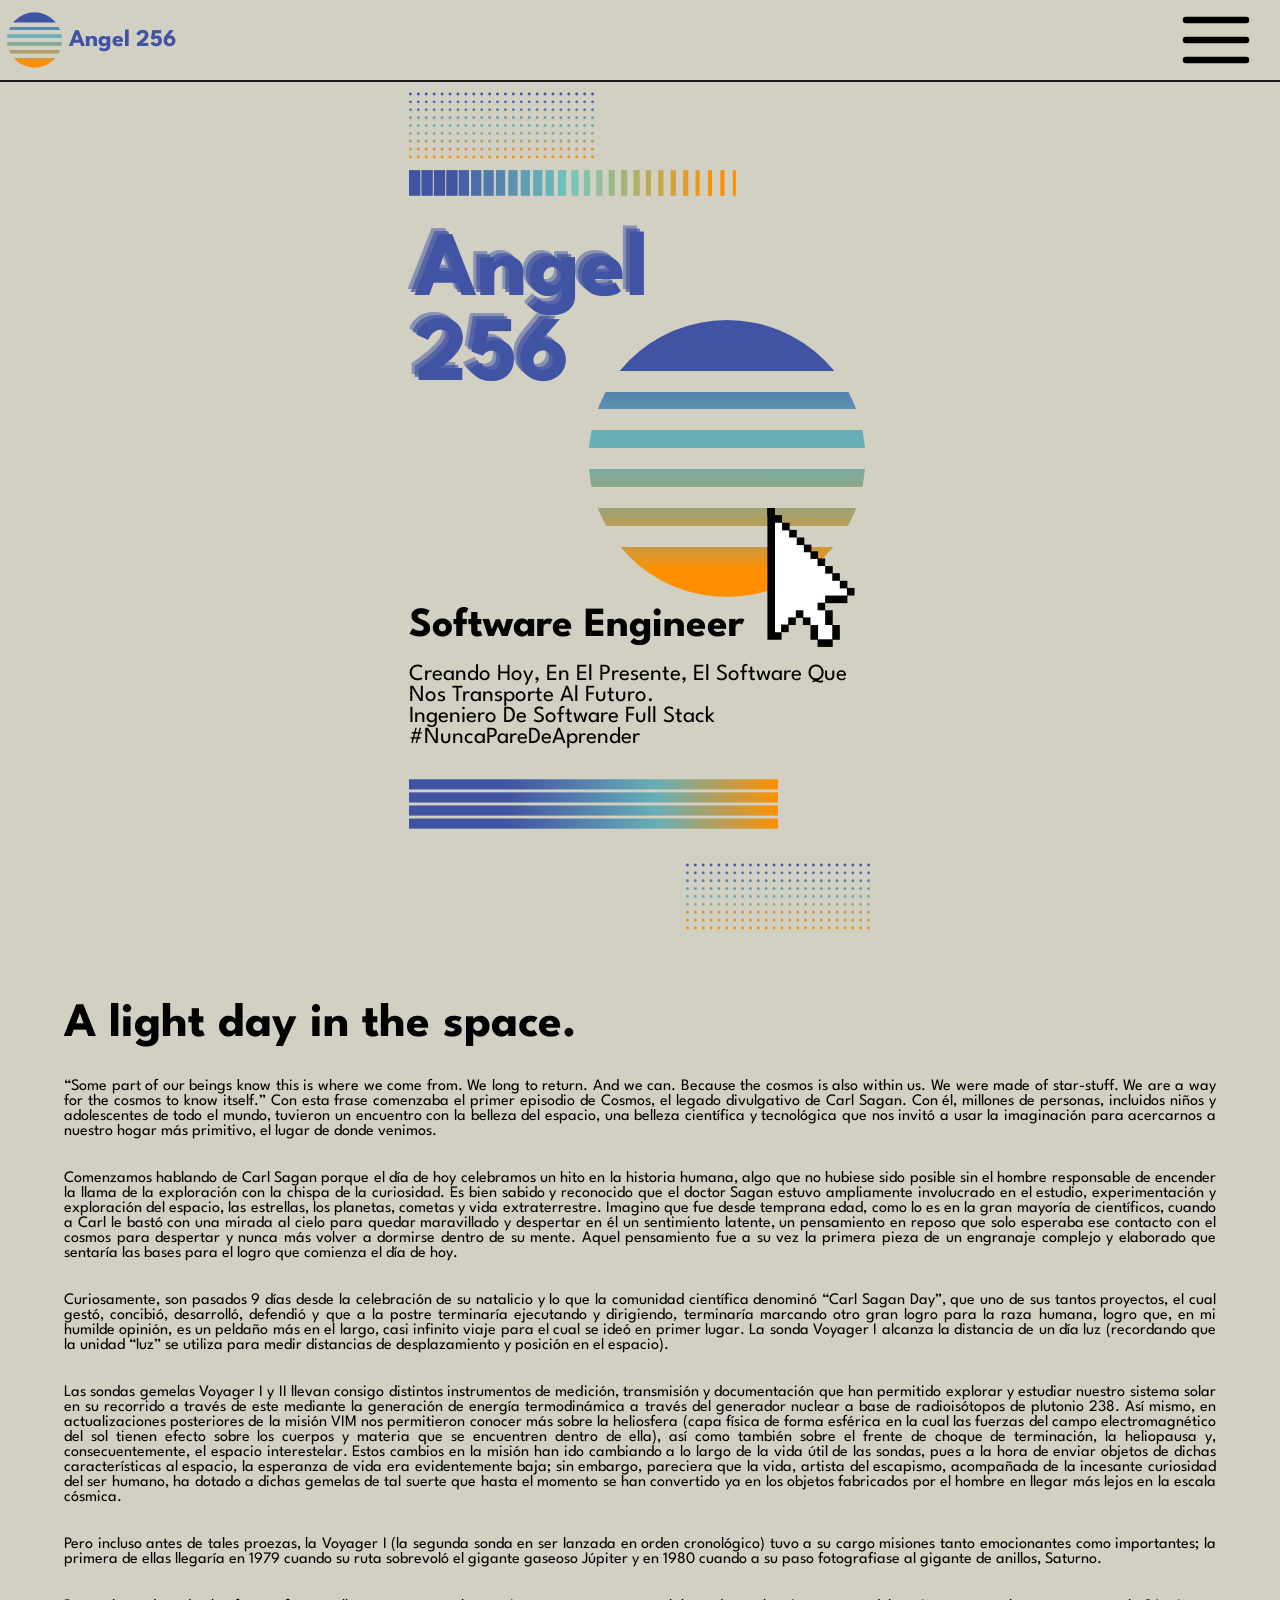
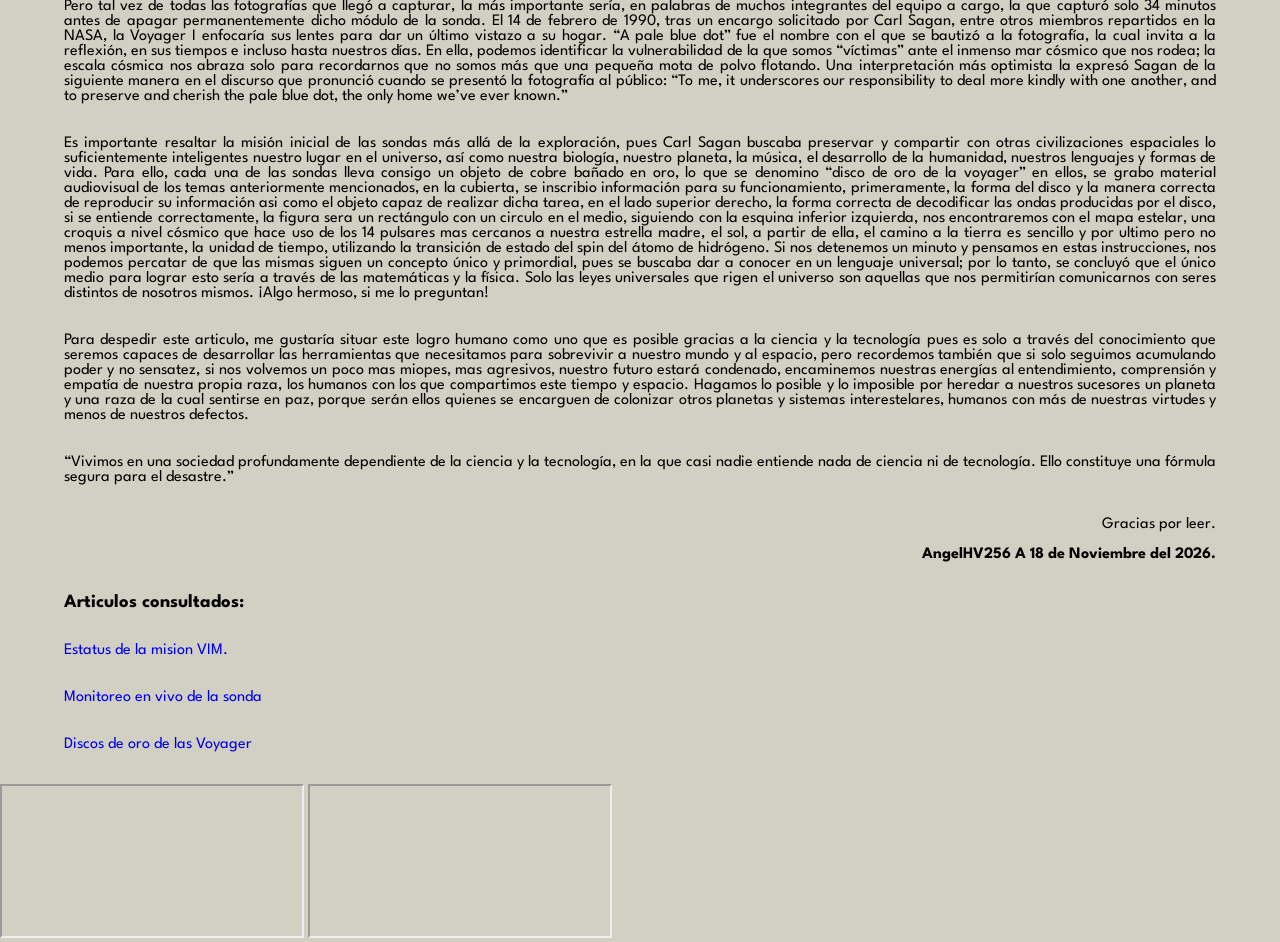
==== commit 274d4af5: "A light day in the space." ====
--- a/index.html
+++ b/index.html
@@ -47,5 +47,70 @@
         <img class="cursor" src="/assets/images/Cursor.svg" alt="Cursor">
     </div>
 </main>
+
+<article>
+    <h2 class="blog_title">A light day in the space.</h2>
+    <p class="blog_p">
+        “Some part of our beings know this is where we come from. We long to return. And we can. Because the cosmos is also within us. We were made of star-stuff. We are a way for the cosmos to know itself.” Con esta frase comenzaba el primer episodio de Cosmos, el legado divulgativo de Carl Sagan. Con él, millones de personas, incluidos niños y adolescentes de todo el mundo, tuvieron un encuentro con la belleza del espacio, una belleza científica y tecnológica que nos invitó a usar la imaginación para acercarnos a nuestro hogar más primitivo, el lugar de donde venimos.
+    </p>
+
+    <p class="blog_p">
+        Comenzamos hablando de Carl Sagan porque el día de hoy celebramos un hito en la historia humana, algo que no hubiese sido posible sin el hombre responsable de encender la llama de la exploración con la chispa de la curiosidad. Es bien sabido y reconocido que el doctor Sagan estuvo ampliamente involucrado en el estudio, experimentación y exploración del espacio, las estrellas, los planetas, cometas y vida extraterrestre. Imagino que fue desde temprana edad, como lo es en la gran mayoría de científicos, cuando a Carl le bastó con una mirada al cielo para quedar maravillado y despertar en él un sentimiento latente, un pensamiento en reposo que solo esperaba ese contacto con el cosmos para despertar y nunca más volver a dormirse dentro de su mente. Aquel pensamiento fue a su vez la primera pieza de un engranaje complejo y elaborado que sentaría las bases para el logro que comienza el día de hoy.
+    </p>
+
+    <p class="blog_p">
+        Curiosamente, son pasados 9 días desde la celebración de su natalicio y lo que la comunidad científica denominó “Carl Sagan Day”, que uno de sus tantos proyectos, el cual gestó, concibió, desarrolló, defendió y que a la postre terminaría ejecutando y dirigiendo, terminaría marcando otro gran logro para la raza humana, logro que, en mi humilde opinión, es un peldaño más en el largo, casi infinito viaje para el cual se ideó en primer lugar. La sonda Voyager I alcanza la distancia de un día luz (recordando que la unidad “luz” se utiliza para medir distancias de desplazamiento y posición en el espacio).
+    </p>
+
+    <p class="blog_p">
+        Las sondas gemelas Voyager I y II llevan consigo distintos instrumentos de medición, transmisión y documentación que han permitido explorar y estudiar nuestro sistema solar en su recorrido a través de este mediante la generación de energía termodinámica a través del generador nuclear a base de radioisótopos de plutonio 238. Así mismo, en actualizaciones posteriores de la misión VIM nos permitieron conocer más sobre la heliosfera (capa física de forma esférica en la cual las fuerzas del campo electromagnético del sol tienen efecto sobre los cuerpos y materia que se encuentren dentro de ella), así como también sobre el frente de choque de terminación, la heliopausa y, consecuentemente, el espacio interestelar. Estos cambios en la misión han ido cambiando a lo largo de la vida útil de las sondas, pues a la hora de enviar objetos de dichas características al espacio, la esperanza de vida era evidentemente baja; sin embargo, pareciera que la vida, artista del escapismo, acompañada de la incesante curiosidad del ser humano, ha dotado a dichas gemelas de tal suerte que hasta el momento se han convertido ya en los objetos fabricados por el hombre en llegar más lejos en la escala cósmica.
+    </p>
+
+    <p class="blog_p">
+        Pero incluso antes de tales proezas, la Voyager I (la segunda sonda en ser lanzada en orden cronológico) tuvo a su cargo misiones tanto emocionantes como importantes; la primera de ellas llegaría en 1979 cuando su ruta sobrevoló el gigante gaseoso Júpiter y en 1980 cuando a su paso fotografiase al gigante de anillos, Saturno.
+    </p>
+
+    <!--    <p class="blog_p"></p>-->
+
+    <p class="blog_p">
+        Pero tal vez de todas las fotografías que llegó a capturar, la más importante sería, en palabras de muchos integrantes del equipo a cargo, la que capturó solo 34 minutos antes de apagar permanentemente dicho módulo de la sonda. El 14 de febrero de 1990, tras un encargo solicitado por Carl Sagan, entre otros miembros repartidos en la NASA, la Voyager I enfocaría sus lentes para dar un último vistazo a su hogar. “A pale blue dot” fue el nombre con el que se bautizó a la fotografía, la cual invita a la reflexión, en sus tiempos e incluso hasta nuestros días. En ella, podemos identificar la vulnerabilidad de la que somos “víctimas” ante el inmenso mar cósmico que nos rodea; la escala cósmica nos abraza solo para recordarnos que no somos más que una pequeña mota de polvo flotando. Una interpretación más optimista la expresó Sagan de la siguiente manera en el discurso que pronunció cuando se presentó la fotografía al público: “To me, it underscores our responsibility to deal more kindly with one another, and to preserve and cherish the pale blue dot, the only home we’ve ever known.”
+    </p>
+
+    <p class="blog_p">
+        Es importante resaltar la misión inicial de las sondas más allá de la exploración, pues Carl Sagan buscaba preservar y compartir con otras civilizaciones espaciales lo suficientemente inteligentes nuestro lugar en el universo, así como nuestra biología, nuestro planeta, la música, el desarrollo de la humanidad, nuestros lenguajes y formas de vida. Para ello, cada una de las sondas lleva consigo un objeto de cobre bañado en oro, lo que se denomino “disco de oro de la voyager” en ellos, se grabo material audiovisual de los temas anteriormente mencionados, en la cubierta, se inscribio información para su funcionamiento, primeramente, la forma del disco y la manera correcta de reproducir su información asi como el objeto capaz de realizar dicha tarea, en el lado superior derecho, la forma correcta de decodificar las ondas producidas por el disco, si se entiende correctamente, la figura sera un rectángulo con un circulo en el medio, siguiendo con la esquina inferior izquierda, nos encontraremos con el mapa estelar, una croquis a nivel cósmico que hace uso de los 14 pulsares mas cercanos a nuestra estrella madre, el sol, a partir de ella, el camino a la tierra es sencillo y por ultimo pero no menos importante, la unidad de tiempo, utilizando la transición de estado del spin del átomo de hidrógeno. Si nos detenemos un minuto y pensamos en estas instrucciones, nos podemos percatar de que las mismas siguen un concepto único y primordial, pues se buscaba dar a conocer en un lenguaje universal; por lo tanto, se concluyó que el único medio para lograr esto sería a través de las matemáticas y la física. Solo las leyes universales que rigen el universo son aquellas que nos permitirían comunicarnos con seres distintos de nosotros mismos. ¡Algo hermoso, si me lo preguntan!
+    </p>
+
+    <p class="blog_p">
+        Para despedir este articulo, me gustaría situar este logro humano como uno que es posible gracias a la ciencia y la tecnología pues es solo a través del conocimiento que seremos capaces de desarrollar las herramientas que necesitamos para sobrevivir a nuestro mundo y al espacio, pero recordemos también que si solo seguimos acumulando poder y no sensatez, si nos volvemos un poco mas miopes, mas agresivos, nuestro futuro estará condenado, encaminemos nuestras energías al entendimiento, comprensión y empatía de nuestra propia raza, los humanos con los que compartimos este tiempo y espacio. Hagamos lo posible y lo imposible por heredar a nuestros sucesores un planeta y una raza de la cual sentirse en paz, porque serán ellos quienes se encarguen de colonizar otros planetas y sistemas interestelares, humanos con más de nuestras virtudes y menos de nuestros defectos.
+    </p>
+
+    <p class="blog_p">
+        “Vivimos en una sociedad profundamente dependiente de la ciencia y la tecnología, en la que casi nadie entiende nada de ciencia ni de tecnología. Ello constituye una fórmula segura para el desastre.”
+    </p>
+
+    <p class="blog_p rigth-side">
+        Gracias por leer.
+        <br><br>
+        <b>AngelHV256 A 18 de Noviembre del 2026.</b>
+    </p>
+
+    <h3 class="blog_subtitle">Articulos consultados:</h3>
+    <p class="blog_p">
+        <a href="https://science.nasa.gov/mission/voyager/where-are-voyager-1-and-voyager-2-now/">Estatus de la mision VIM.</a>
+    </p>
+
+    <p class="blog_p">
+        <a href="https://eyes.nasa.gov/apps/solar-system/#/sc_voyager_2">Monitoreo en vivo de la sonda</a>
+    </p>
+
+    <p class="blog_p">
+        <a href="https://ciencia.nasa.gov/universo/el-disco-de-oro/">Discos de oro de las Voyager</a>
+    </p>
+
+    <iframe src="https://eyes.nasa.gov/apps/solar-system/#/home?featured=false&detailPanel=false&search=false&shareButton=false&menu=false&collapseSettingsOptions=true&locked=true&hideExternalLinks=true" allowfullscreen ></iframe>
+
+    <iframe src="https://eyes.nasa.gov/apps/solar-system/#/story/voyager_one_day_light_time?featured=false&detailPanel=false&search=false&shareButton=false&menu=false&collapseSettingsOptions=true&hideFullScreenToggle=true&locked=true&hideExternalLinks=true" allowfullscreen ></iframe>
+</article>
+
 </body>
 </html>
--- a/css/styles.css
+++ b/css/styles.css
@@ -20,7 +20,7 @@
 
 body {
     background-color: var(--background-color);
-    font-family: LeagueSpartan;
+    font-family: LeagueSpartan, serif;
 }
 
 .navbar {
@@ -95,7 +95,6 @@
 }
 
 .rigth {
-    /*display: none;*/
     position: absolute;
     width: 40cqw;
     height: 58cqw;
@@ -170,4 +169,29 @@
     position: absolute;
     top: 71%;
     font-size: 5cqw;
-}+}
+
+.blog_title {
+    margin: 100px auto 0 auto;
+    font-size: 48px;
+    width: 90%;
+}
+
+.blog_subtitle {
+    width: 90%;
+    margin: 0 auto;
+}
+
+.blog_p {
+    width: 90%;
+    margin: 32px auto;
+    text-align: justify;
+}
+
+.rigth-side {
+    text-align: right;
+}
+
+a {
+    text-decoration: none;
+}
